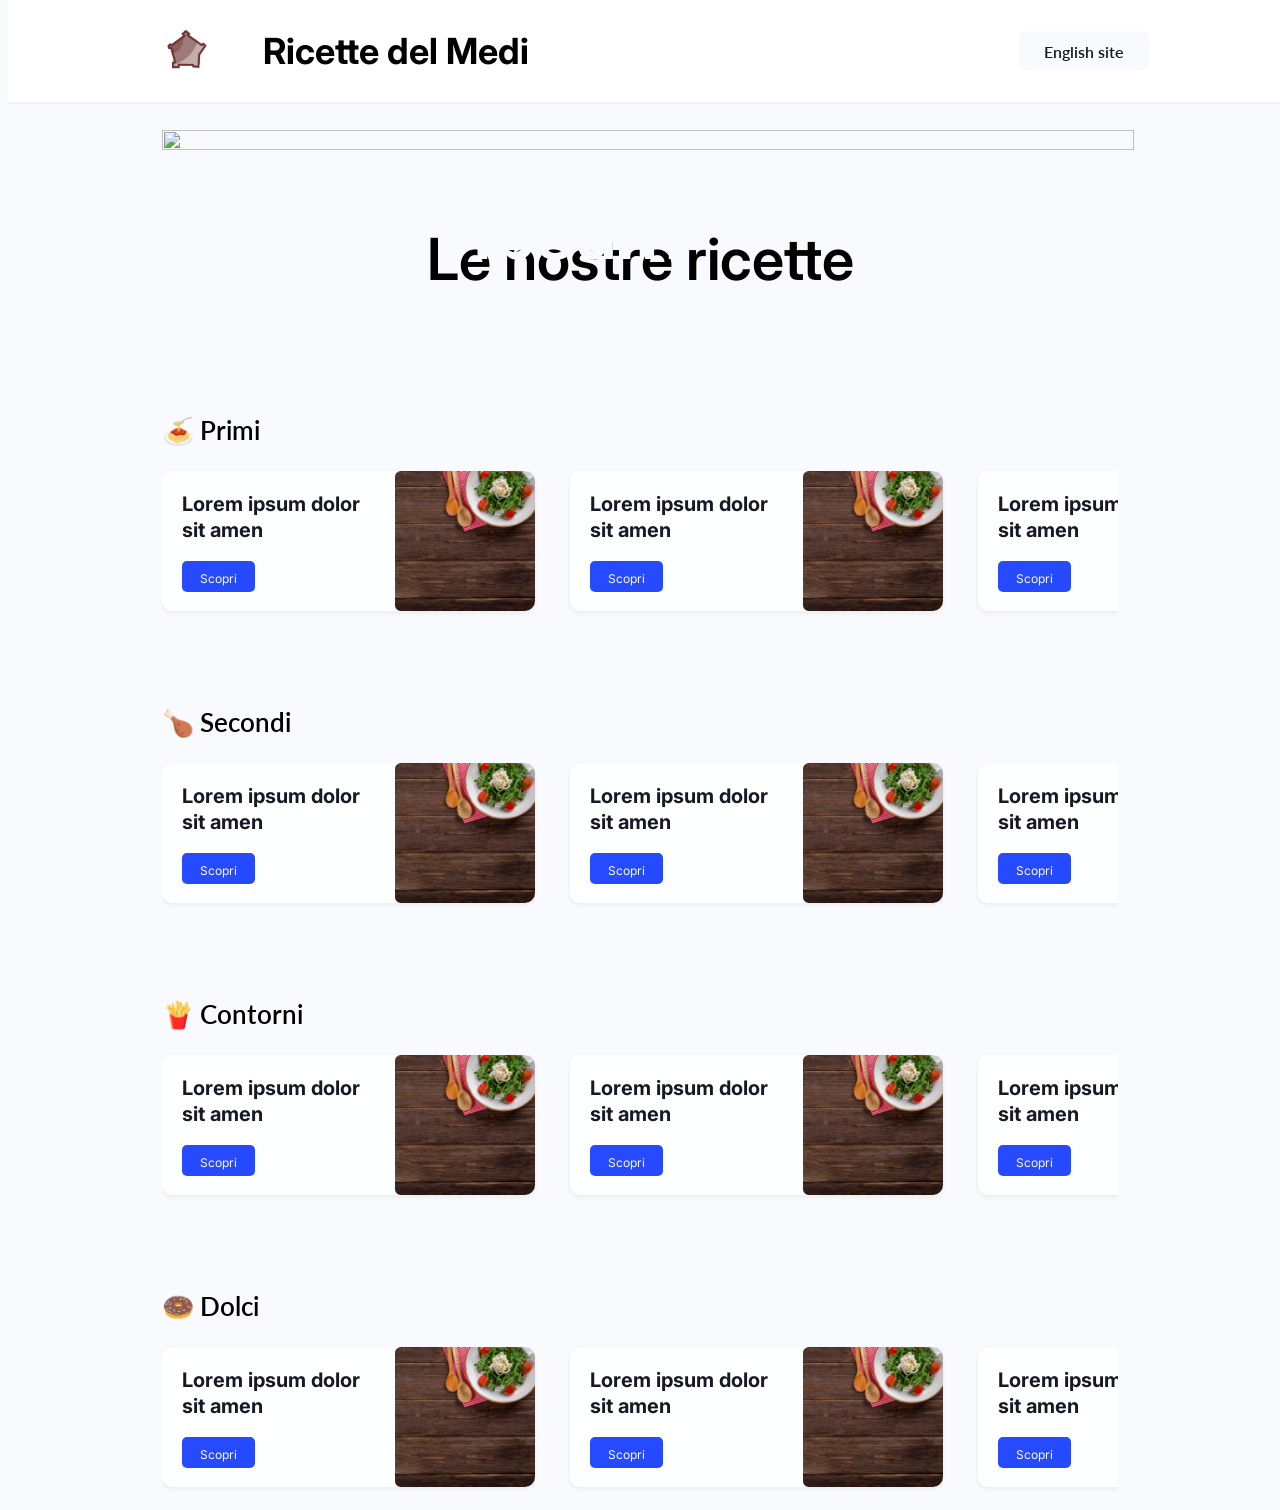
==== index.html @ 4282d45a "first commit" ====
<!DOCTYPE html>
<html lang="it">
<head>

    <!-- Meta tags -->
    <meta charset="UTF-8">
    <meta name="viewport" content="width=device-width, initial-scale=1.0">
    <meta http-equiv="X-UA-Compatible" content="IE=edge">

    <!-- Css -->
    <link rel="stylesheet" href="https://cdnjs.cloudflare.com/ajax/libs/meyer-reset/2.0/reset.min.css" integrity="sha512-NmLkDIU1C/C88wi324HBc+S2kLhi08PN5GDeUVVVC/BVt/9Izdsc9SVeVfA1UZbY3sHUlDSyRXhCzHfr6hmPPw==" crossorigin="anonymous" referrerpolicy="no-referrer" />
    <link rel="stylesheet" href="./css/style.css">

    <!-- Fonts -->
    <link rel="preconnect" href="https://fonts.googleapis.com">
    <link rel="preconnect" href="https://fonts.gstatic.com" crossorigin>
    <link href="https://fonts.googleapis.com/css2?family=Inter:wght@200;300;400;500;600;700;800;900&family=Lato:wght@300;400;700;900&display=swap" rel="stylesheet">


    <!-- Favicon -->
    <link rel="shortcut icon" type="image/png" href="./res/icons/favicon.png">

    <!-- Title -->
    <title>Liceo Medi</title>

</head>
<body>

    <div class="header">
        <div class="logo">
            <img src="./res/icons/logo.png" height=50px>
        </div>
        <div id="header_title">
            <h1>Ricette del Medi</h1>
        </div>
        <div class="language_button">
            <a href="index.html">English site</a>
        </div>
    </div>
    </div>
    <div class="presentation">
        <div class="presentation__content">
            <div class="presentation_text">
                <h1>Lorem Ipsum</h1>
                <h2>Lorem ipsum dolor sit amet, consectetur</h2>
            </div>
            <img src="./res/images/presentation_image.png">
        </div>
    </div>

    <h1 id="recipes">Le nostre ricette</h1>

    <h1 class="course">🍝 Primi</h1>
    <div class="scrollmenu">
        <div class="card">
            <div>
                <h1>Lorem ipsum dolor sit amen</h1>
                <div>
                    <a href="#">Scopri</button></a>
                </div>
            </div>
            <div><img src="./res/images/card_image.png"></div>
        </div>
        <div class="card">
            <div>
                <h1>Lorem ipsum dolor sit amen</h1>
                <div>
                    <a href="#">Scopri</button></a>
                </div>
            </div>
            <div><img src="./res/images/card_image.png"></div>
        </div>
        <div class="card">
            <div>
                <h1>Lorem ipsum dolor sit amen</h1>
                <div>
                    <a href="#">Scopri</button></a>
                </div>
            </div>
            <div><img src="./res/images/card_image.png"></div>
        </div>
        <div class="card">
            <div>
                <h1>Lorem ipsum dolor sit amen</h1>
                <div>
                    <a href="#">Scopri</button></a>
                </div>
            </div>
            <div><img src="./res/images/card_image.png"></div>
        </div>
    </div>

    <h1 class="course">🍗 Secondi</h1>
    <div class="scrollmenu">
        <div class="card">
            <div>
                <h1>Lorem ipsum dolor sit amen</h1>
                <div>
                    <a href="#">Scopri</button></a>
                </div>
            </div>
            <div><img src="./res/images/card_image.png"></div>
        </div>
        <div class="card">
            <div>
                <h1>Lorem ipsum dolor sit amen</h1>
                <div>
                    <a href="#">Scopri</button></a>
                </div>
            </div>
            <div><img src="./res/images/card_image.png"></div>
        </div>
        <div class="card">
            <div>
                <h1>Lorem ipsum dolor sit amen</h1>
                <div>
                    <a href="#">Scopri</button></a>
                </div>
            </div>
            <div><img src="./res/images/card_image.png"></div>
        </div>
        <div class="card">
            <div>
                <h1>Lorem ipsum dolor sit amen</h1>
                <div>
                    <a href="#">Scopri</button></a>
                </div>
            </div>
            <div><img src="./res/images/card_image.png"></div>
        </div>
    </div>

    <h1 class="course">🍟 Contorni</h1>
    <div class="scrollmenu">
        <div class="card">
            <div>
                <h1>Lorem ipsum dolor sit amen</h1>
                <div>
                    <a href="#">Scopri</button></a>
                </div>
            </div>
            <div><img src="./res/images/card_image.png"></div>
        </div>
        <div class="card">
            <div>
                <h1>Lorem ipsum dolor sit amen</h1>
                <div>
                    <a href="#">Scopri</button></a>
                </div>
            </div>
            <div><img src="./res/images/card_image.png"></div>
        </div>
        <div class="card">
            <div>
                <h1>Lorem ipsum dolor sit amen</h1>
                <div>
                    <a href="#">Scopri</button></a>
                </div>
            </div>
            <div><img src="./res/images/card_image.png"></div>
        </div>
        <div class="card">
            <div>
                <h1>Lorem ipsum dolor sit amen</h1>
                <div>
                    <a href="#">Scopri</button></a>
                </div>
            </div>
            <div><img src="./res/images/card_image.png"></div>
        </div>
    </div>

    <h1 class="course">🍩 Dolci</h1>
    <div class="scrollmenu">
        <div class="card">
            <div>
                <h1>Lorem ipsum dolor sit amen</h1>
                <div>
                    <a href="#">Scopri</button></a>
                </div>
            </div>
            <div><img src="./res/images/card_image.png"></div>
        </div>
        <div class="card">
            <div>
                <h1>Lorem ipsum dolor sit amen</h1>
                <div>
                    <a href="#">Scopri</button></a>
                </div>
            </div>
            <div><img src="./res/images/card_image.png"></div>
        </div>
        <div class="card">
            <div>
                <h1>Lorem ipsum dolor sit amen</h1>
                <div>
                    <a href="#">Scopri</button></a>
                </div>
            </div>
            <div><img src="./res/images/card_image.png"></div>
        </div>
        <div class="card">
            <div>
                <h1>Lorem ipsum dolor sit amen</h1>
                <div>
                    <a href="#">Scopri</button></a>
                </div>
            </div>
            <div><img src="./res/images/card_image.png"></div>
        </div>
    </div>

</body>
</html>
---- css/style.css ----
body{background-color: #f9fafd; font-family: 'Inter', sans-serif; font-size: 18px; }

a{text-decoration: none; color: #171924}

/* ! Header */
.header{
  background-color: #ffffff;
  border-bottom: 2px solid #eff2f5;
  width: 100%;
  position: fixed;
  align-items: center;
  display: flex;
  top: 0px;
  padding: 5px 0px;
  z-index: 2;
}

.logo{margin-left: 12vw;}

#header_title{margin-left: 4vw; font-weight: 500;}

.language_button {
  position: absolute;
  display: flex;
  justify-content: center;
  align-items: center;
  background-color: #F8FAFD;
  color: #171924;
  height: 40px;
  width: 130px;
  margin-left: 79vw;
  border-radius: 8px;
  font-weight: 600;
  font-size: 16px;
  font-family: 'Lato', sans-serif;
}

/* ! Presentation */
.presentation {
  width: 76vw;
  margin-top: 130px;
  margin-left: 12vw;
  margin-right: 12vw;
}

.presentation__content{
  position: relative;
  text-align: center;
  color: #F9FAFD;
}

.presentation_text{
  position: absolute;
  top: 25%;
  left: 8%;
  width: 600px;
}

.presentation_text h1{
  text-align: left;
  font-size: 75px;
  font-weight: 600;
}

.presentation_text h2{
  margin-left: 0.5vh;
  margin-top: 35px;
  text-align: left;
  font-size: 36px;
  font-weight: 400;
}

.presentation__content img{
  width: 100%;
  height: 100%;
}

#recipes{
  text-align: center;
  font-size: 58px;
  font-weight: 600;
  margin: 70px 0px 120px 0px;
}

.course{
  font-family: 'Lato', sans-serif;
  font-size: 26px;
  font-weight: 600;
  margin: 80px 12vw 0 12vw;
}

/* ! Cards List */
.scrollmenu{
  overflow: auto;
  white-space: nowrap;
  margin: 10px 12vw 0 12vw;
}

.scrollmenu .card{
  display:inline-block;
  box-shadow: 0px 2px 4px 0px #EAEAEF;
  border-radius: 10px;
  margin: 15px 30px 15px 0px;
  background-color: #FEFFFF;
}

.card div{ vertical-align:middle; display: inline-block;}

.card div h1{
  white-space: normal;
  font-size: 20px;
  line-height: 1.3;
  color: #171924;
  margin: 0px 8px 10px 20px;
  height: 60px;
  width: 200px;
}

.card div div{
  border-radius: 5px;
  background-color: #264BFF;
  margin-left: 20px;
  padding: 5px 18px;
}

.card div a{ font-size: 12px; font-weight: 400; color: #F9FAFD; vertical-align: middle;}

.card div img{ vertical-align:middle; height: 140px; border-radius: 0px 10px 10px 0px;}
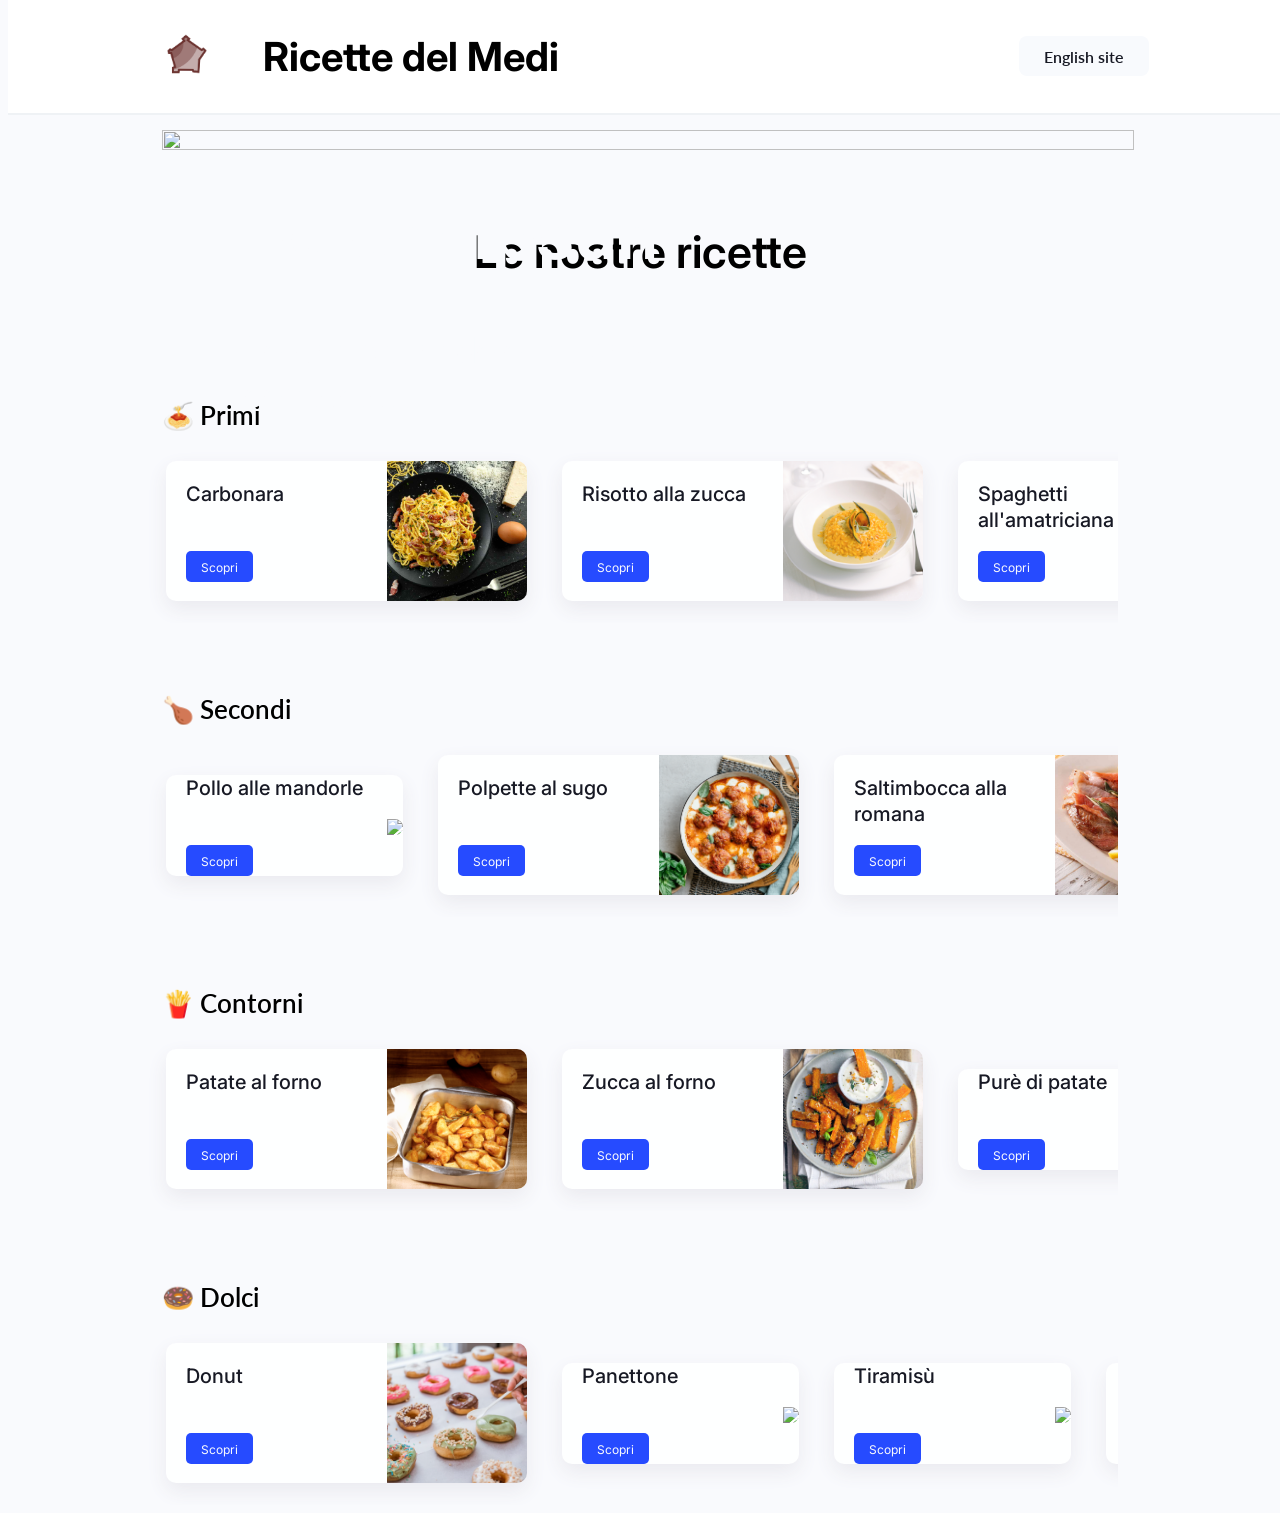
==== commit 51274976: "Fixed the path of the file" ====
--- a/index.html
+++ b/index.html
@@ -1,5 +1,6 @@
 <!DOCTYPE html>
 <html lang="it">
+
 <head>
 
     <!-- Meta tags -->
@@ -9,7 +10,7 @@
 
     <!-- Css -->
     <link rel="stylesheet" href="https://cdnjs.cloudflare.com/ajax/libs/meyer-reset/2.0/reset.min.css" integrity="sha512-NmLkDIU1C/C88wi324HBc+S2kLhi08PN5GDeUVVVC/BVt/9Izdsc9SVeVfA1UZbY3sHUlDSyRXhCzHfr6hmPPw==" crossorigin="anonymous" referrerpolicy="no-referrer" />
-    <link rel="stylesheet" href="./css/style.css">
+    <link rel="stylesheet" href="static/css/style.css">
 
     <!-- Fonts -->
     <link rel="preconnect" href="https://fonts.googleapis.com">
@@ -18,7 +19,7 @@
 
 
     <!-- Favicon -->
-    <link rel="shortcut icon" type="image/png" href="./res/icons/favicon.png">
+    <link rel="shortcut icon" type="image/png" href="static/risorse/favicon.png">
 
     <!-- Title -->
     <title>Liceo Medi</title>
@@ -28,13 +29,13 @@
 
     <div class="header">
         <div class="logo">
-            <img src="./res/icons/logo.png" height=50px>
+            <img src="./static/res/icons/logo.png" height=50px>
         </div>
         <div id="header_title">
             <h1>Ricette del Medi</h1>
         </div>
         <div class="language_button">
-            <a href="index.html">English site</a>
+            <a href="#">English site</a>
         </div>
     </div>
     </div>
@@ -44,7 +45,7 @@
                 <h1>Lorem Ipsum</h1>
                 <h2>Lorem ipsum dolor sit amet, consectetur</h2>
             </div>
-            <img src="./res/images/presentation_image.png">
+            <img src="./static/res/images/presentation_image.png">
         </div>
     </div>
 
@@ -54,39 +55,75 @@
     <div class="scrollmenu">
         <div class="card">
             <div>
-                <h1>Lorem ipsum dolor sit amen</h1>
-                <div>
-                    <a href="#">Scopri</button></a>
-                </div>
-            </div>
-            <div><img src="./res/images/card_image.png"></div>
-        </div>
-        <div class="card">
-            <div>
-                <h1>Lorem ipsum dolor sit amen</h1>
-                <div>
-                    <a href="#">Scopri</button></a>
-                </div>
-            </div>
-            <div><img src="./res/images/card_image.png"></div>
-        </div>
-        <div class="card">
-            <div>
-                <h1>Lorem ipsum dolor sit amen</h1>
-                <div>
-                    <a href="#">Scopri</button></a>
-                </div>
-            </div>
-            <div><img src="./res/images/card_image.png"></div>
-        </div>
-        <div class="card">
-            <div>
-                <h1>Lorem ipsum dolor sit amen</h1>
-                <div>
-                    <a href="#">Scopri</button></a>
-                </div>
-            </div>
-            <div><img src="./res/images/card_image.png"></div>
+                <h1>Carbonara</h1>
+                <div>
+                  <a href="#">Scopri</button></a>
+                </div>
+            </div>
+            <div><img src="./static/res/images/recipes/carbonara.jpg"></div>
+        </div>
+        <div class="card">
+            <div>
+                <h1>Risotto alla zucca</h1>
+                <div>
+                  <a href="#">Scopri</button></a>
+                </div>
+            </div>
+            <div><img src="./static/res/images/recipes//risotto-alla-zucca.png"></div>
+        </div>
+        <div class="card">
+            <div>
+                <h1>Spaghetti all'amatriciana</h1>
+                <div>
+                  <a href="#">Scopri</button></a>
+                </div>
+            </div>
+            <div><img src="./static/res/images/recipes/spaghetti-all'amatriciana.png"></div>
+        </div>
+        <div class="card">
+            <div>
+                <h1>Lasagne</h1>
+                <div>
+                  <a href="#">Scopri</button></a>
+                </div>
+            </div>
+            <div><img src="./static/res/images/recipes/lasagne.png"></div>
+        </div>
+        <div class="card">
+            <div>
+                <h1>Vellutata di zucche</h1>
+                <div>
+                  <a href="#">Scopri</button></a>
+                </div>
+            </div>
+            <div><img src="./static/res/images/recipes/vellutata-di-zucche.png"></div>
+        </div>
+        <div class="card">
+            <div>
+                <h1>Cacio e pepe</h1>
+                <div>
+                  <a href="#">Scopri</button></a>
+                </div>
+            </div>
+            <div><img src="./static/res/images/recipes/cacio-e-pepe.png"></div>
+        </div>
+        <div class="card">
+            <div>
+                <h1>Spaghetti alle vongole</h1>
+                <div>
+                  <a href="#">Scopri</button></a>
+                </div>
+            </div>
+            <div><img src="./static/res/images/recipes/spaghetti-alle-vongole.png"></div>
+        </div>
+        <div class="card">
+            <div>
+                <h1>Gnocchi alla sorrentina</h1>
+                <div>
+                  <a href="#">Scopri</button></a>
+                </div>
+            </div>
+            <div><img src="./static/res/images/recipes/gnocchi-alla-sorrentina.png"></div>
         </div>
     </div>
 
@@ -94,39 +131,75 @@
     <div class="scrollmenu">
         <div class="card">
             <div>
-                <h1>Lorem ipsum dolor sit amen</h1>
-                <div>
-                    <a href="#">Scopri</button></a>
-                </div>
-            </div>
-            <div><img src="./res/images/card_image.png"></div>
-        </div>
-        <div class="card">
-            <div>
-                <h1>Lorem ipsum dolor sit amen</h1>
-                <div>
-                    <a href="#">Scopri</button></a>
-                </div>
-            </div>
-            <div><img src="./res/images/card_image.png"></div>
-        </div>
-        <div class="card">
-            <div>
-                <h1>Lorem ipsum dolor sit amen</h1>
-                <div>
-                    <a href="#">Scopri</button></a>
-                </div>
-            </div>
-            <div><img src="./res/images/card_image.png"></div>
-        </div>
-        <div class="card">
-            <div>
-                <h1>Lorem ipsum dolor sit amen</h1>
-                <div>
-                    <a href="#">Scopri</button></a>
-                </div>
-            </div>
-            <div><img src="./res/images/card_image.png"></div>
+                <h1>Pollo alle mandorle</h1>
+                <div>
+                  <a href="#">Scopri</button></a>
+                </div>
+            </div>
+            <div><img src="./static/res/images/recipes/pollo-alle-mandorle.png"></div>
+        </div>
+        <div class="card">
+            <div>
+                <h1>Polpette al sugo</h1>
+                <div>
+                  <a href="#">Scopri</button></a>
+                </div>
+            </div>
+            <div><img src="./static/res/images/recipes/polpette-al-sugo.png"></div>
+        </div>
+        <div class="card">
+            <div>
+                <h1>Saltimbocca alla romana</h1>
+                <div>
+                  <a href="#">Scopri</button></a>
+                </div>
+            </div>
+            <div><img src="./static/res/images/recipes/saltimbocca-alla-romana.png"></div>
+        </div>
+        <div class="card">
+            <div>
+                <h1>Filetto al pepe verde</h1>
+                <div>
+                  <a href="#">Scopri</button></a>
+                </div>
+            </div>
+            <div><img src="./static/res/images/recipes/filetto-al-pepe-verde.png"></div>
+        </div>
+        <div class="card">
+            <div>
+                <h1>Orata al forno</h1>
+                <div>
+                  <a href="#">Scopri</button></a>
+                </div>
+            </div>
+            <div><img src="./static/res/images/recipes/orata-al-forno.png"></div>
+        </div>
+        <div class="card">
+            <div>
+                <h1>Omelette</h1>
+                <div>
+                  <a href="#">Scopri</button></a>
+                </div>
+            </div>
+            <div><img src="./static/res/images/recipes/omelette.png"></div>
+        </div>
+        <div class="card">
+            <div>
+                <h1>Hamburger vegano</h1>
+                <div>
+                  <a href="#">Scopri</button></a>
+                </div>
+            </div>
+            <div><img src="./static/res/images/recipes/hamburger-vegano.png"></div>
+        </div>
+        <div class="card">
+            <div>
+                <h1>Scaloppine al limone</h1>
+                <div>
+                  <a href="#">Scopri</button></a>
+                </div>
+            </div>
+            <div><img src="./static/res/images/recipes/scaloppine-al-limone.png"></div>
         </div>
     </div>
 
@@ -134,39 +207,48 @@
     <div class="scrollmenu">
         <div class="card">
             <div>
-                <h1>Lorem ipsum dolor sit amen</h1>
-                <div>
-                    <a href="#">Scopri</button></a>
-                </div>
-            </div>
-            <div><img src="./res/images/card_image.png"></div>
-        </div>
-        <div class="card">
-            <div>
-                <h1>Lorem ipsum dolor sit amen</h1>
-                <div>
-                    <a href="#">Scopri</button></a>
-                </div>
-            </div>
-            <div><img src="./res/images/card_image.png"></div>
-        </div>
-        <div class="card">
-            <div>
-                <h1>Lorem ipsum dolor sit amen</h1>
-                <div>
-                    <a href="#">Scopri</button></a>
-                </div>
-            </div>
-            <div><img src="./res/images/card_image.png"></div>
-        </div>
-        <div class="card">
-            <div>
-                <h1>Lorem ipsum dolor sit amen</h1>
-                <div>
-                    <a href="#">Scopri</button></a>
-                </div>
-            </div>
-            <div><img src="./res/images/card_image.png"></div>
+                <h1>Patate al forno</h1>
+                <div>
+                  <a href="#">Scopri</button></a>
+                </div>
+            </div>
+            <div><img src="./static/res/images/recipes/patate-al-forno.png"></div>
+        </div>
+        <div class="card">
+            <div>
+                <h1>Zucca al forno</h1>
+                <div>
+                  <a href="#">Scopri</button></a>
+                </div>
+            </div>
+            <div><img src="./static/res/images/recipes/zucca-al-forno.png"></div>
+        </div>
+        <div class="card">
+            <div>
+                <h1>Purè di patate</h1>
+                <div>
+                  <a href="#">Scopri</button></a>
+                </div>
+            </div>
+            <div><img src="./static/res/images/recipes/pure-di-patate.png"></div>
+        </div>
+        <div class="card">
+            <div>
+                <h1>Verdure gratinate</h1>
+                <div>
+                  <a href="#">Scopri</button></a>
+                </div>
+            </div>
+            <div><img src="./static/res/images/recipes/verdure-gratinate.png"></div>
+        </div>
+        <div class="card">
+            <div>
+                <h1>Caesar salad</h1>
+                <div>
+                  <a href="#">Scopri</button></a>
+                </div>
+            </div>
+            <div><img src="./static/res/images/recipes/caesar-salad.png"></div>
         </div>
     </div>
 
@@ -174,41 +256,50 @@
     <div class="scrollmenu">
         <div class="card">
             <div>
-                <h1>Lorem ipsum dolor sit amen</h1>
-                <div>
-                    <a href="#">Scopri</button></a>
-                </div>
-            </div>
-            <div><img src="./res/images/card_image.png"></div>
-        </div>
-        <div class="card">
-            <div>
-                <h1>Lorem ipsum dolor sit amen</h1>
-                <div>
-                    <a href="#">Scopri</button></a>
-                </div>
-            </div>
-            <div><img src="./res/images/card_image.png"></div>
-        </div>
-        <div class="card">
-            <div>
-                <h1>Lorem ipsum dolor sit amen</h1>
-                <div>
-                    <a href="#">Scopri</button></a>
-                </div>
-            </div>
-            <div><img src="./res/images/card_image.png"></div>
-        </div>
-        <div class="card">
-            <div>
-                <h1>Lorem ipsum dolor sit amen</h1>
-                <div>
-                    <a href="#">Scopri</button></a>
-                </div>
-            </div>
-            <div><img src="./res/images/card_image.png"></div>
+                <h1>Donut</h1>
+                <div>
+                  <a href="#">Scopri</button></a>
+                </div>
+            </div>
+            <div><img src="./static/res/images/recipes/donut.png"></div>
+        </div>
+        <div class="card">
+            <div>
+                <h1>Panettone</h1>
+                <div>
+                  <a href="#">Scopri</button></a>
+                </div>
+            </div>
+            <div><img src="./static/res/images/recipes/panettone.png"></div>
+        </div>
+        <div class="card">
+            <div>
+                <h1>Tiramisù</h1>
+                <div>
+                  <a href="#">Scopri</button></a>
+                </div>
+            </div>
+            <div><img src="./static/res/images/recipes/tiramisu.png"></div>
+        </div>
+        <div class="card">
+            <div>
+                <h1>Strudel di mele</h1>
+                <div>
+                  <a href="#">Scopri</button></a>
+                </div>
+            </div>
+            <div><img src="./static/res/images/recipes/strudel-di-mele.png"></div>
+        </div>
+        <div class="card">
+            <div>
+                <h1>Torta di mele</h1>
+                <div>
+                  <a href="#">Scopri</button></a>
+                </div>
+            </div>
+            <div><img src="./static/res/images/recipes/torta-di-mele.png"></div>
         </div>
     </div>
 
 </body>
-</html>+</html>
--- a/static/css/style.css
+++ b/static/css/style.css
@@ -0,0 +1,129 @@
+body{background-color: #f9fafd; font-family: 'Inter', sans-serif; font-size: 18px; }
+
+a{text-decoration: none; color: #171924}
+
+/* ! Header */
+.header{
+  background-color: #ffffff;
+  border-bottom: 2px solid #eff2f5;
+  width: 100%;
+  position: fixed;
+  align-items: center;
+  display: flex;
+  top: 0px;
+  padding: 5px 0px;
+  z-index: 2;
+}
+
+.logo{margin-left: 12vw;}
+
+#header_title{margin-left: 4vw; font-weight: 500; font-size: 20px;}
+
+.language_button {
+  position: absolute;
+  display: flex;
+  justify-content: center;
+  align-items: center;
+  background-color: #F8FAFD;
+  color: #171924;
+  height: 40px;
+  width: 130px;
+  margin-left: 79vw;
+  border-radius: 8px;
+  font-weight: 600;
+  font-size: 16px;
+  font-family: 'Lato', sans-serif;
+}
+
+/* ! Presentation */
+.presentation {
+  width: 76vw;
+  margin-top: 130px;
+  margin-left: 12vw;
+  margin-right: 12vw;
+}
+
+.presentation__content{
+  position: relative;
+  text-align: center;
+  color: #F9FAFD;
+}
+
+.presentation_text{
+  position: absolute;
+  top: 25%;
+  left: 8%;
+  width: 600px;
+}
+
+.presentation_text h1{
+  text-align: left;
+  font-size: 75px;
+  font-weight: 600;
+}
+
+.presentation_text h2{
+  margin-left: 0.5vh;
+  margin-top: 35px;
+  text-align: left;
+  font-size: 36px;
+  font-weight: 400;
+}
+
+.presentation__content img{
+  width: 100%;
+  height: 100%;
+}
+
+#recipes{
+  text-align: center;
+  font-size: 45px;
+  font-weight: 600;
+  margin: 70px 0px 120px 0px;
+}
+
+.course{
+  font-family: 'Lato', sans-serif;
+  font-size: 26px;
+  font-weight: 600;
+  margin: 70px 12vw 0 12vw;
+}
+
+/* ! Cards List */
+.scrollmenu{
+  overflow: auto;
+  white-space: nowrap;
+  margin: 15px 12vw 0vw 10vw;
+}
+
+.scrollmenu .card{
+  display:inline-block;
+  box-shadow: 0px 8px 20px 0px #EAEAEF;
+  border-radius: 10px;
+  margin: 15px 0px 22px 30px;
+  background-color: #FEFFFF;
+}
+
+.card div{ vertical-align:middle; display: inline-block;}
+
+.card div h1{
+  white-space: normal;
+  font-weight: 500;
+  font-size: 20px;
+  line-height: 1.3;
+  color: #171924;
+  margin: 0px 6px 10px 20px;
+  height: 60px;
+  width: 190px;
+}
+
+.card div div{
+  border-radius: 5px;
+  background-color: #264BFF;
+  margin-left: 20px;
+  padding: 5px 0px;
+}
+
+.card div a{ font-size: 12px; font-weight: 400; color: #F9FAFD; vertical-align: middle; padding: 7px 15px;}
+
+.card div img{ vertical-align:middle; height: 140px; border-radius: 0px 10px 10px 0px;}
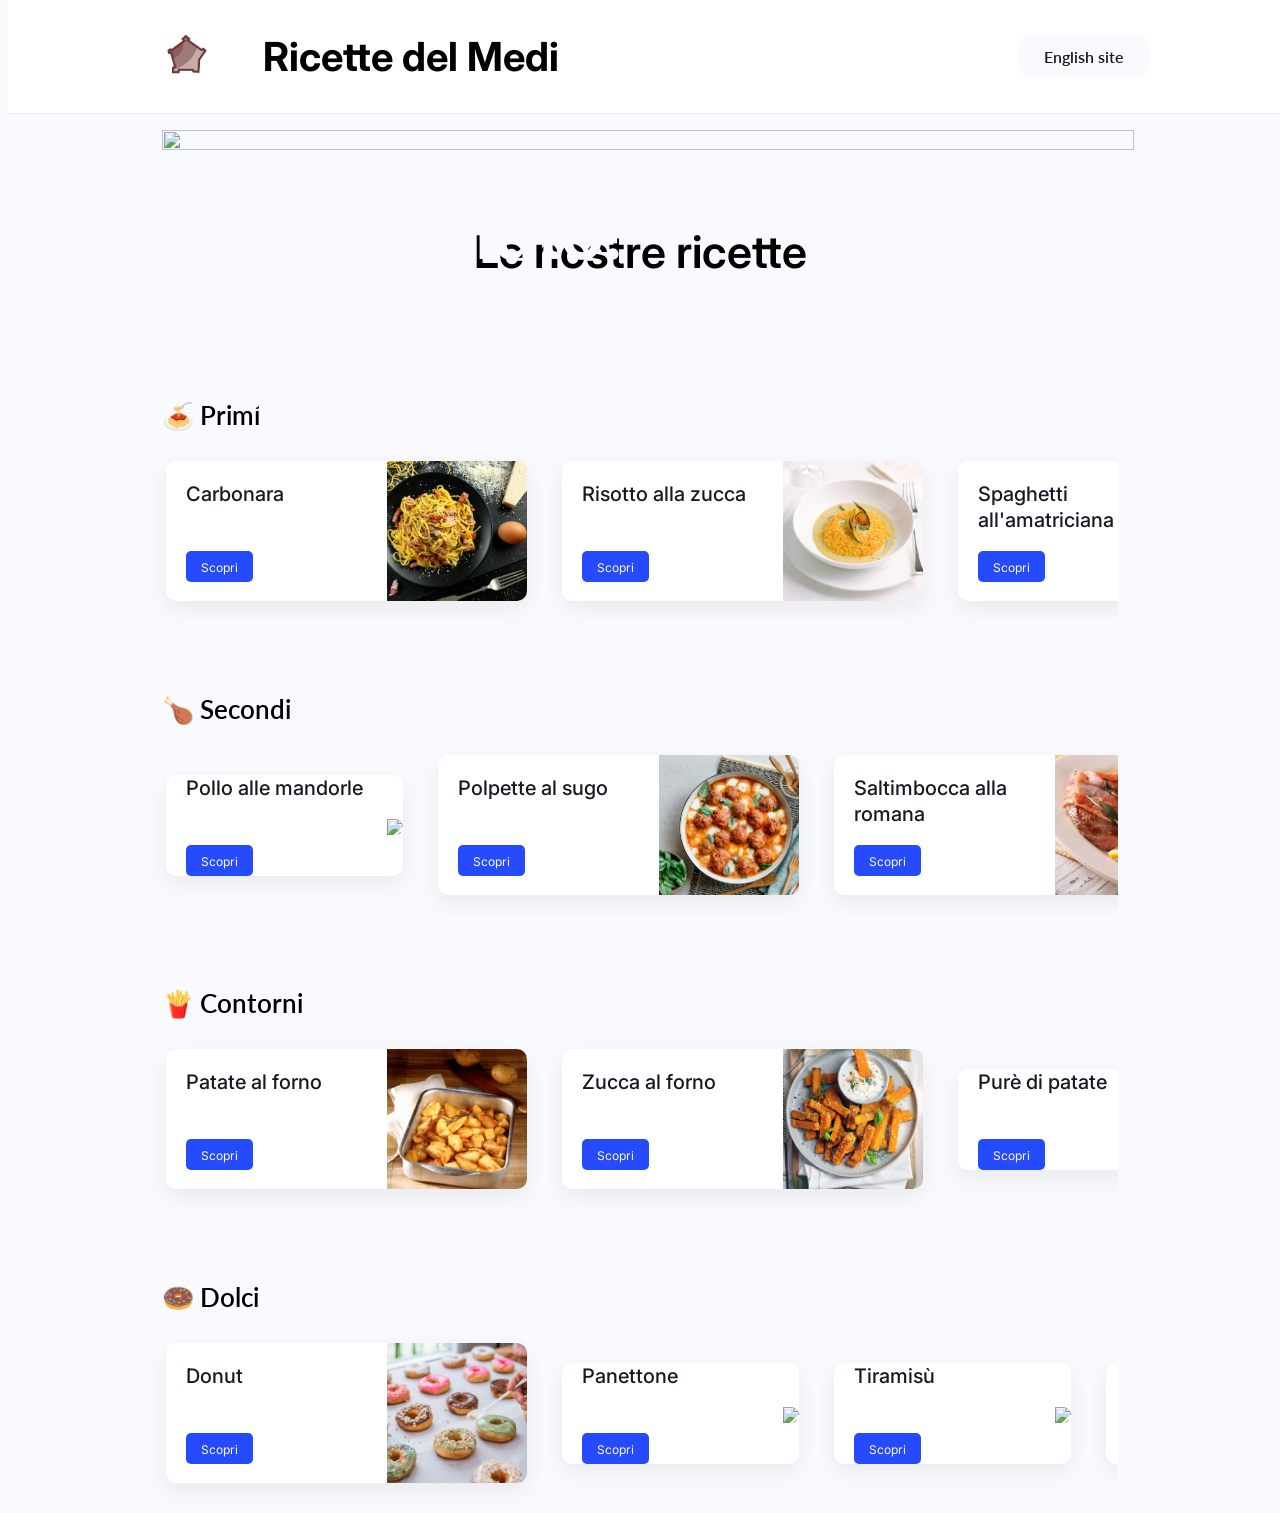
==== commit cb023d35: "Added the title and subtitle of the home page" ====
--- a/index.html
+++ b/index.html
@@ -10,7 +10,7 @@
 
     <!-- Css -->
     <link rel="stylesheet" href="https://cdnjs.cloudflare.com/ajax/libs/meyer-reset/2.0/reset.min.css" integrity="sha512-NmLkDIU1C/C88wi324HBc+S2kLhi08PN5GDeUVVVC/BVt/9Izdsc9SVeVfA1UZbY3sHUlDSyRXhCzHfr6hmPPw==" crossorigin="anonymous" referrerpolicy="no-referrer" />
-    <link rel="stylesheet" href="static/css/style.css">
+    <link rel="stylesheet" href="./static/css/style.css">
 
     <!-- Fonts -->
     <link rel="preconnect" href="https://fonts.googleapis.com">
@@ -19,7 +19,7 @@
 
 
     <!-- Favicon -->
-    <link rel="shortcut icon" type="image/png" href="static/risorse/favicon.png">
+    <link rel="shortcut icon" type="image/png" href="./static/res/favicon.png">
 
     <!-- Title -->
     <title>Liceo Medi</title>
@@ -35,15 +35,15 @@
             <h1>Ricette del Medi</h1>
         </div>
         <div class="language_button">
-            <a href="#">English site</a>
+            <a href="./index-en.html">English site</a>
         </div>
     </div>
     </div>
     <div class="presentation">
         <div class="presentation__content">
-            <div class="presentation_text">
-                <h1>Lorem Ipsum</h1>
-                <h2>Lorem ipsum dolor sit amet, consectetur</h2>
+            <div class="presentation__text">
+                <h1>Benvenuto!</h1>
+                <h2>Esplora le ricette degli studenti del Liceo E. Medi</h2>
             </div>
             <img src="./static/res/images/presentation_image.png">
         </div>
--- a/static/css/style.css
+++ b/static/css/style.css
@@ -49,22 +49,23 @@
   color: #F9FAFD;
 }
 
-.presentation_text{
+.presentation__text{
   position: absolute;
   top: 25%;
   left: 8%;
-  width: 600px;
+  width: 500px;
 }
 
-.presentation_text h1{
+.presentation__text h1{
   text-align: left;
   font-size: 75px;
   font-weight: 600;
 }
 
-.presentation_text h2{
+.presentation__text h2{
   margin-left: 0.5vh;
   margin-top: 35px;
+  line-height: 45px;
   text-align: left;
   font-size: 36px;
   font-weight: 400;
